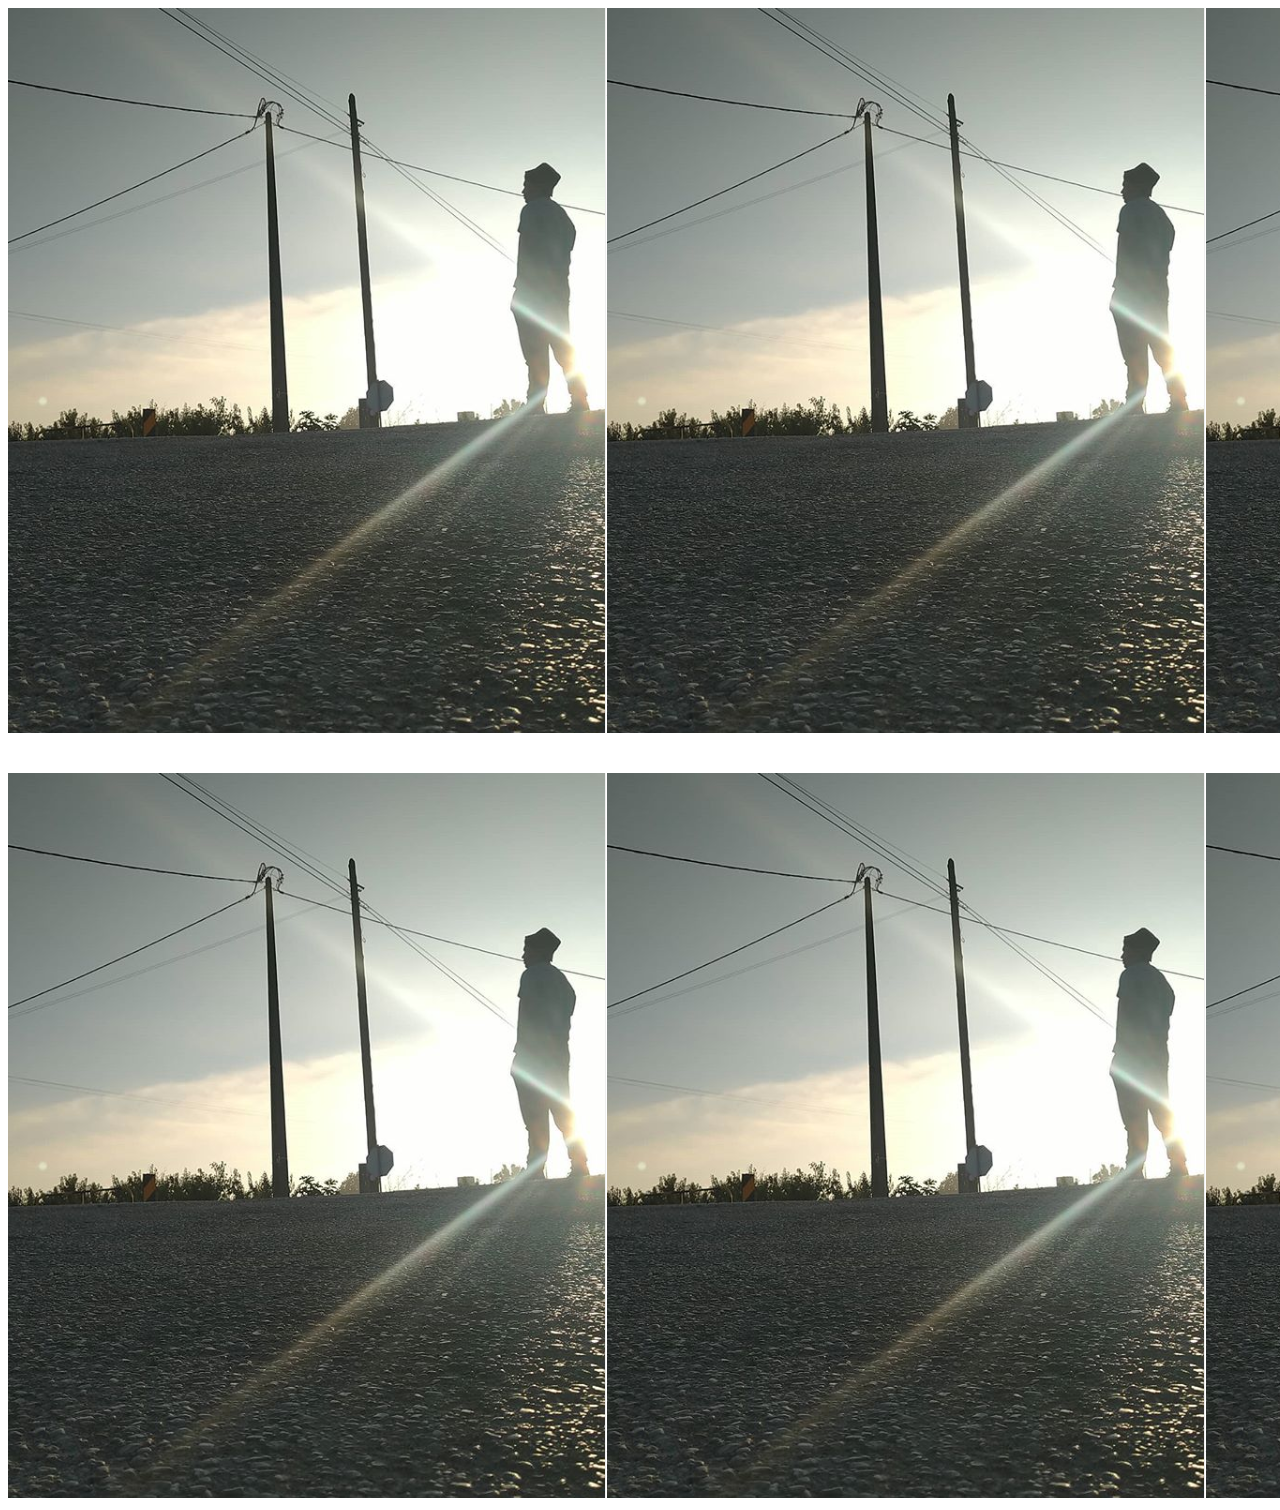
==== work/flex/flex.html @ 83f4b3ec "css" ====
<html lang="en">
<head>
    <meta charset="UTF-8">
    <meta name="viewport" content="width=device-width, initial-scale=1.0">
    <link rel="stylesheet" media="screen and (min-device-width: 450px)" type="text/css" href="css/styleflex.css">
    <title>Document</title>
</head>
<body>
    <ul class="flex-container">
        <li class="flex-item"><img src="/Images/eu2.PNG" alt="eu"></li>
        <li class="flex-item"><img src="/Images/eu2.PNG" alt="eu"></li>
        <li class="flex-item"><img src="/Images/eu2.PNG" alt="eu"></li>        
    </ul>
<br><br>
    <ul class="flex-container">
        <li class="flex-item"><img src="/Images/eu2.PNG" alt="eu"></li>
        <li class="flex-item"><img src="/Images/eu2.PNG" alt="eu"></li>
        <li class="flex-item"><img src="/Images/eu2.PNG" alt="eu"></li>        
    </ul>

</body>
</html>
---- work/flex/css/styleflex.css ----
.flex-container{
    flex-direction: row;
    padding: 0;
    margin: 0;
    list-style: none;
    display: flex;
    flex-wrap: nowrap;
}
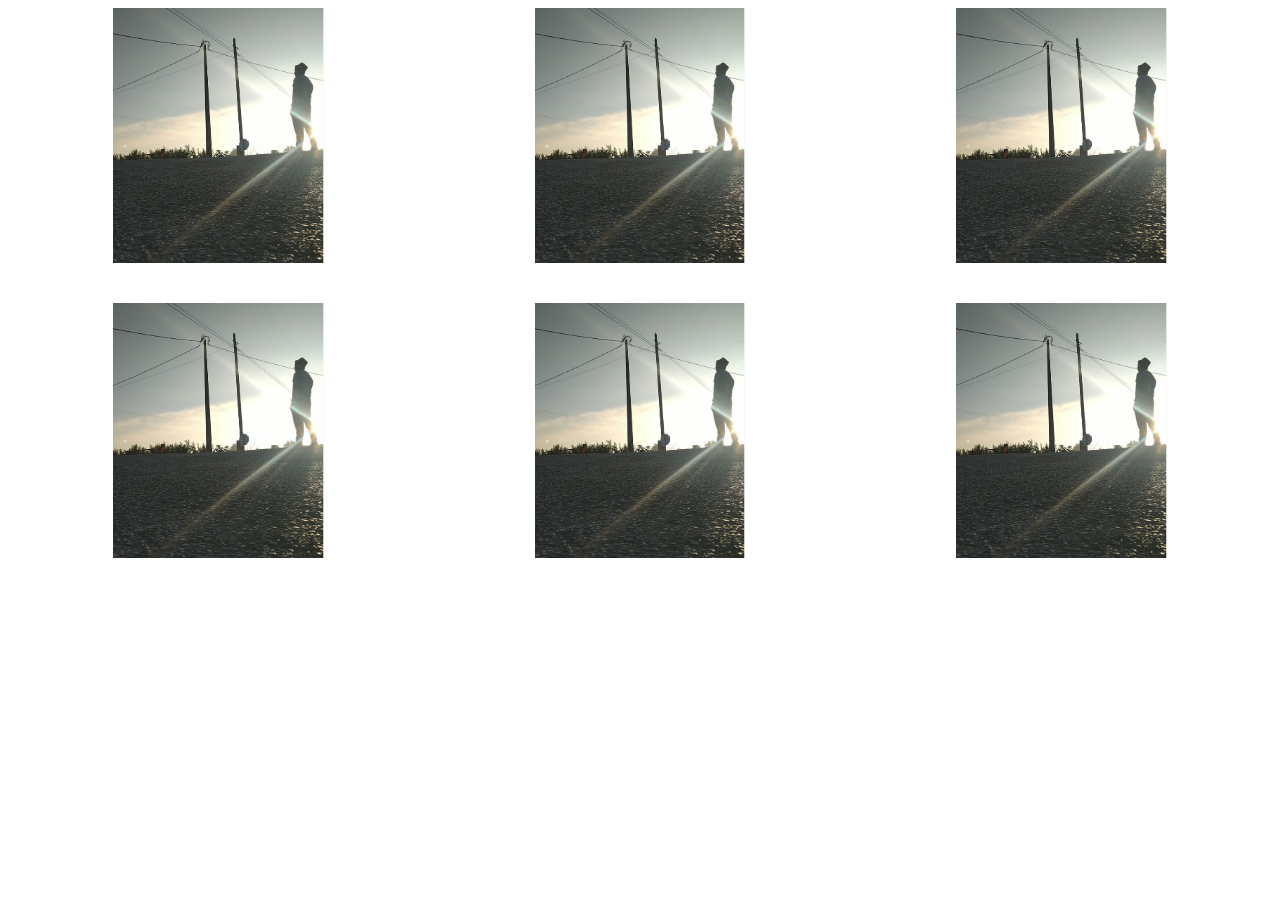
==== commit 0eced767: "ad" ====
--- a/work/flex/flex.html
+++ b/work/flex/flex.html
@@ -7,7 +7,7 @@
 </head>
 <body>
     <ul class="flex-container">
-        <li class="flex-item"><img src="/Images/eu2.PNG" alt="eu"></li>
+        <li class="flex-item"><img src="/Images/eu2.PNG" alt="eu" size =" 50%"></li>
         <li class="flex-item"><img src="/Images/eu2.PNG" alt="eu"></li>
         <li class="flex-item"><img src="/Images/eu2.PNG" alt="eu"></li>        
     </ul>
--- a/work/flex/css/styleflex.css
+++ b/work/flex/css/styleflex.css
@@ -5,4 +5,12 @@
     list-style: none;
     display: flex;
     flex-wrap: nowrap;
+}
+
+img{
+    width: 50%;
+}
+
+body{
+    text-align: center;
 }